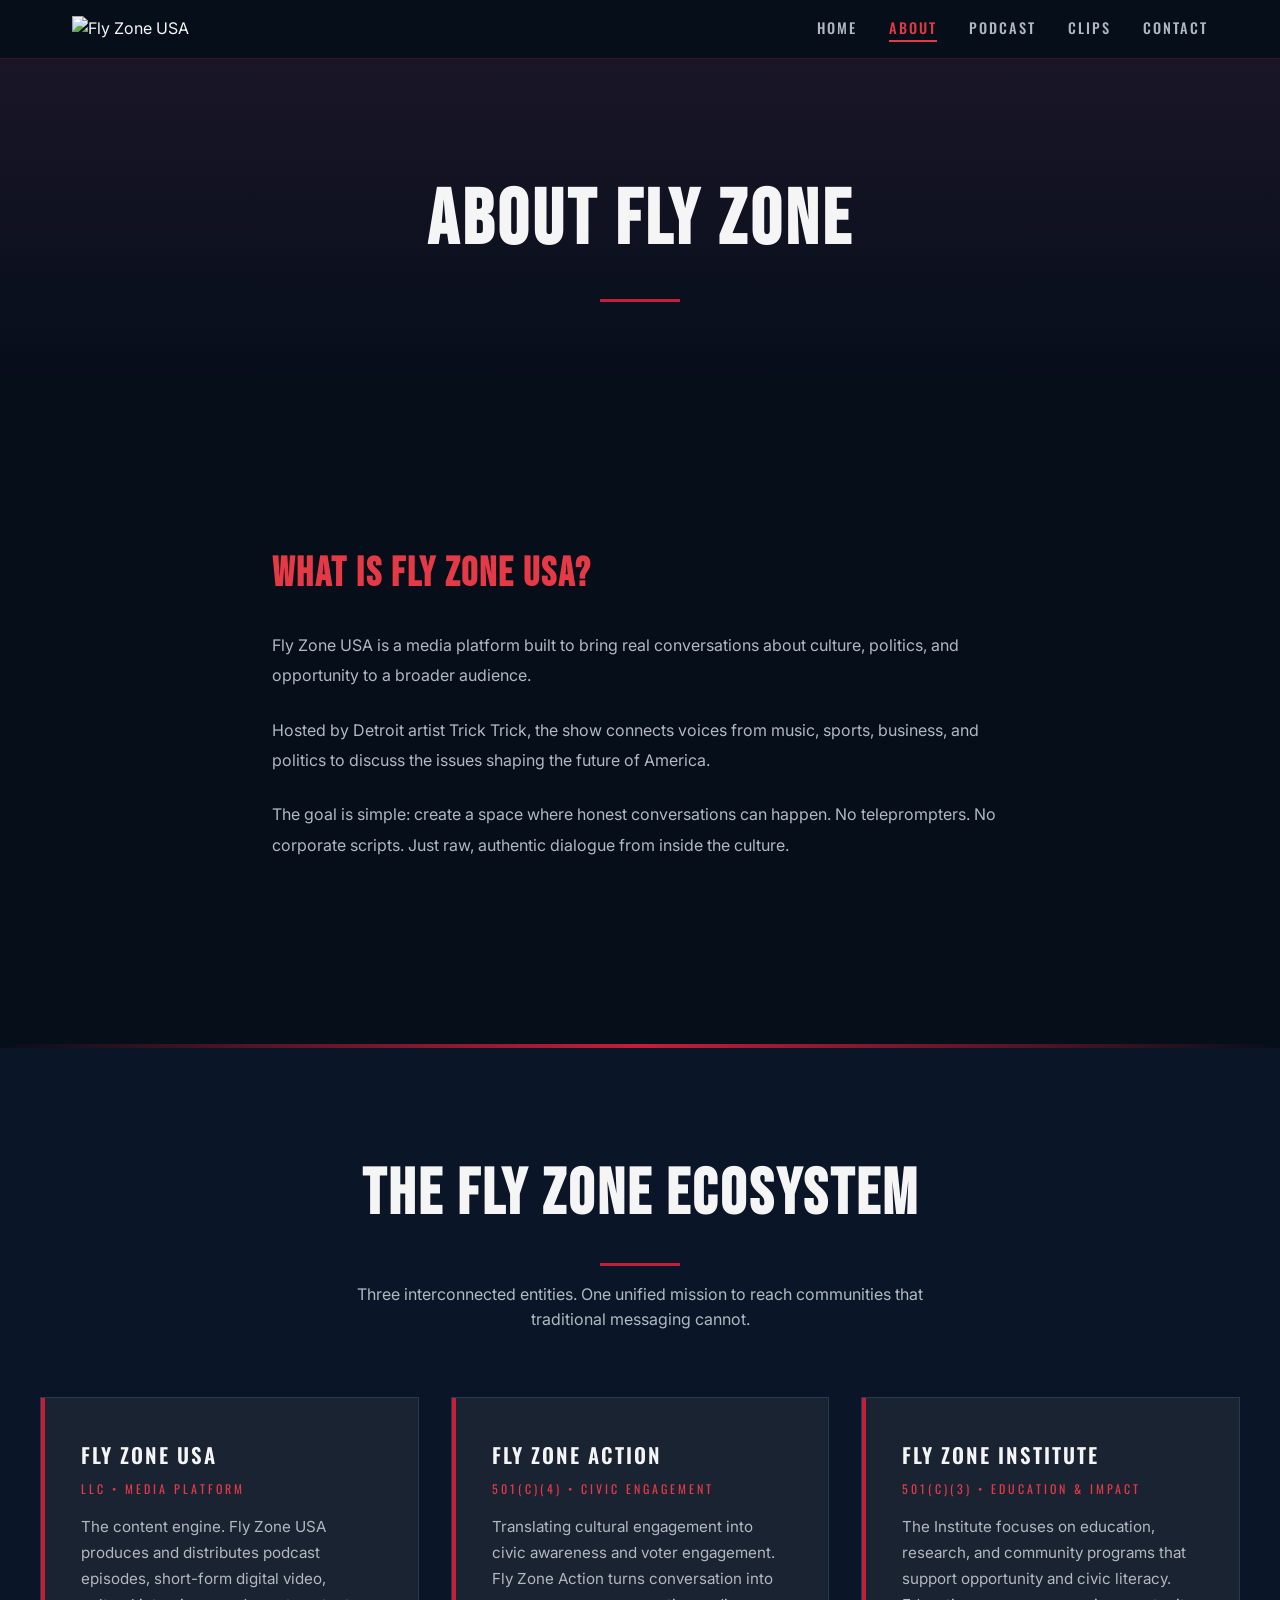
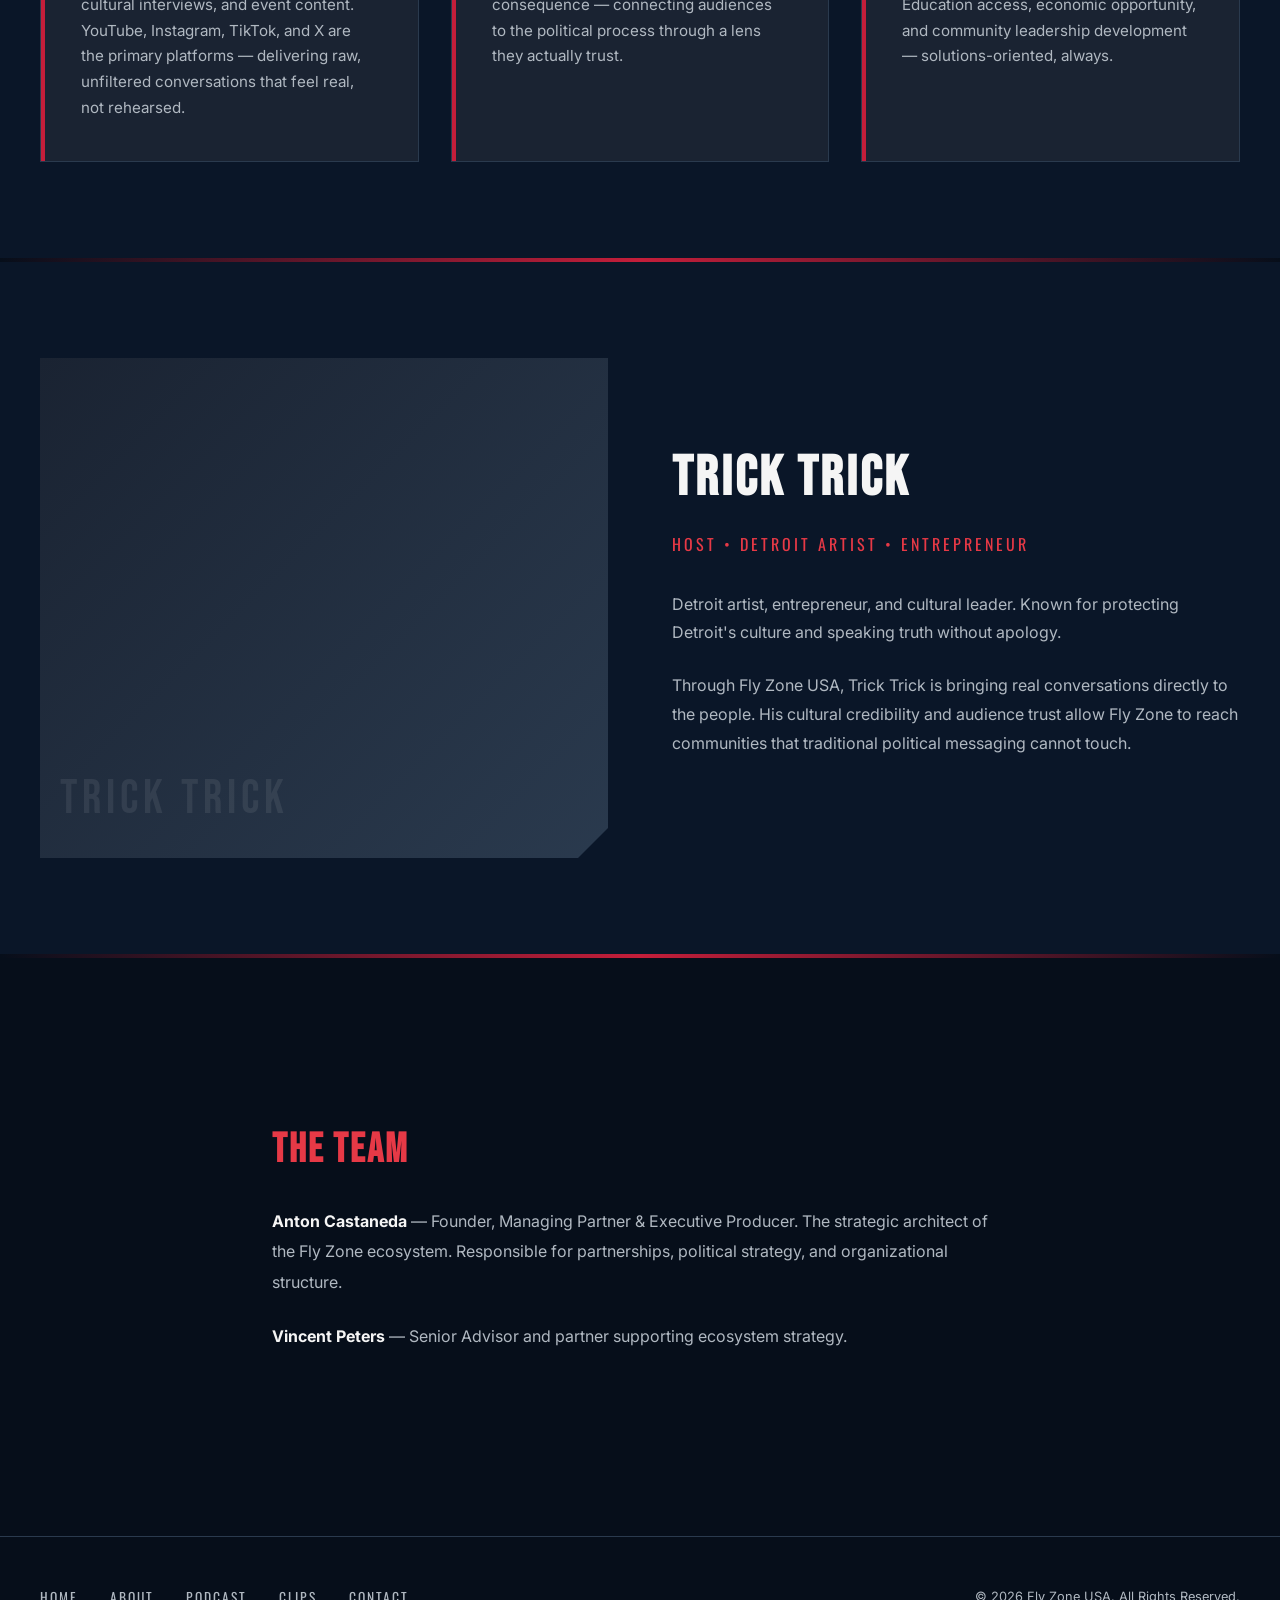
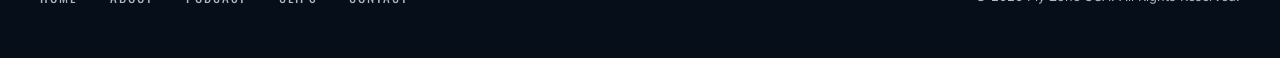
==== about.html @ f14e73ba "Add about.html page This file contains the HTML structure for the About page, including navigation, " ====
<!DOCTYPE html>
<html lang="en">
<head>
  <meta charset="UTF-8">
  <meta name="viewport" content="width=device-width, initial-scale=1.0">
  <title>About — Fly Zone USA</title>
  <meta name="description" content="Learn about the Fly Zone ecosystem: Fly Zone USA, Fly Zone Action, and Fly Zone Institute.">
  <link rel="stylesheet" href="styles.css">
  <link rel="icon" href="images/logo.png" type="image/png">
</head>
<body>

  <!-- NAVIGATION -->
  <nav class="nav">
    <div class="nav-inner">
      <a href="index.html" class="nav-logo">
        <img src="images/logo.png" alt="Fly Zone USA">
      </a>
      <ul class="nav-links" id="navLinks">
        <li><a href="index.html">Home</a></li>
        <li><a href="about.html" class="active">About</a></li>
        <li><a href="podcast.html">Podcast</a></li>
        <li><a href="clips.html">Clips</a></li>
        <li><a href="contact.html">Contact</a></li>
      </ul>
      <button class="nav-toggle" id="navToggle" aria-label="Toggle menu">
        <span></span><span></span><span></span>
      </button>
    </div>
  </nav>

  <!-- PAGE HEADER -->
  <div class="page-header">
    <h1>About Fly Zone</h1>
    <div class="line"></div>
  </div>

  <!-- MISSION -->
  <section style="background: var(--deep-navy);">
    <div class="content-block">
      <h2>What Is Fly Zone USA?</h2>
      <p>Fly Zone USA is a media platform built to bring real conversations about culture, politics, and opportunity to a broader audience.</p>
      <p>Hosted by Detroit artist Trick Trick, the show connects voices from music, sports, business, and politics to discuss the issues shaping the future of America.</p>
      <p>The goal is simple: create a space where honest conversations can happen. No teleprompters. No corporate scripts. Just raw, authentic dialogue from inside the culture.</p>
    </div>
  </section>

  <div class="divider"></div>

  <!-- THE ECOSYSTEM -->
  <section style="background: var(--navy);">
    <div class="section-inner">
      <div class="section-header">
        <h2>The Fly Zone Ecosystem</h2>
        <div class="line"></div>
        <p>Three interconnected entities. One unified mission to reach communities that traditional messaging cannot.</p>
      </div>

      <div class="ecosystem-grid">
        <div class="eco-card">
          <h3>Fly Zone USA</h3>
          <div class="card-type">LLC &bull; Media Platform</div>
          <p>The content engine. Fly Zone USA produces and distributes podcast episodes, short-form digital video, cultural interviews, and event content. YouTube, Instagram, TikTok, and X are the primary platforms — delivering raw, unfiltered conversations that feel real, not rehearsed.</p>
        </div>
        <div class="eco-card">
          <h3>Fly Zone Action</h3>
          <div class="card-type">501(c)(4) &bull; Civic Engagement</div>
          <p>Translating cultural engagement into civic awareness and voter engagement. Fly Zone Action turns conversation into consequence — connecting audiences to the political process through a lens they actually trust.</p>
        </div>
        <div class="eco-card">
          <h3>Fly Zone Institute</h3>
          <div class="card-type">501(c)(3) &bull; Education &amp; Impact</div>
          <p>The Institute focuses on education, research, and community programs that support opportunity and civic literacy. Education access, economic opportunity, and community leadership development — solutions-oriented, always.</p>
        </div>
      </div>
    </div>
  </section>

  <div class="divider"></div>

  <!-- THE HOST -->
  <section class="host-section">
    <div class="section-inner">
      <div class="host-grid">
        <div class="host-image"></div>
        <div class="host-info">
          <h2>Trick Trick</h2>
          <div class="host-title">Host &bull; Detroit Artist &bull; Entrepreneur</div>
          <p>Detroit artist, entrepreneur, and cultural leader. Known for protecting Detroit's culture and speaking truth without apology.</p>
          <p>Through Fly Zone USA, Trick Trick is bringing real conversations directly to the people. His cultural credibility and audience trust allow Fly Zone to reach communities that traditional political messaging cannot touch.</p>
        </div>
      </div>
    </div>
  </section>

  <div class="divider"></div>

  <!-- THE TEAM -->
  <section style="background: var(--deep-navy);">
    <div class="content-block">
      <h2>The Team</h2>
      <p><strong style="color:var(--white);">Anton Castaneda</strong> — Founder, Managing Partner &amp; Executive Producer. The strategic architect of the Fly Zone ecosystem. Responsible for partnerships, political strategy, and organizational structure.</p>
      <p><strong style="color:var(--white);">Vincent Peters</strong> — Senior Advisor and partner supporting ecosystem strategy.</p>
    </div>
  </section>

  <!-- FOOTER -->
  <footer class="footer">
    <div class="footer-inner">
      <ul class="footer-links">
        <li><a href="index.html">Home</a></li>
        <li><a href="about.html">About</a></li>
        <li><a href="podcast.html">Podcast</a></li>
        <li><a href="clips.html">Clips</a></li>
        <li><a href="contact.html">Contact</a></li>
      </ul>
      <div class="footer-copy">&copy; 2026 Fly Zone USA. All Rights Reserved.</div>
    </div>
  </footer>

  <script>
    document.getElementById('navToggle').addEventListener('click', function() {
      document.getElementById('navLinks').classList.toggle('open');
    });
  </script>

</body>
</html>
---- styles.css ----
@import url('https://fonts.googleapis.com/css2?family=Bebas+Neue&family=Oswald:wght@400;500;600;700&family=Inter:wght@300;400;500;600&display=swap');
*,*::before,*::after{margin:0;padding:0;box-sizing:border-box}
:root{--navy:#0a1628;--deep-navy:#060e1a;--red:#c41e3a;--bright-red:#e63946;--white:#f5f5f5;--silver:#b0b8c1;--dark-gray:#1a2332;--mid-gray:#2a3a4e}
html{scroll-behavior:smooth}
body{font-family:'Inter',sans-serif;background:var(--deep-navy);color:var(--white);line-height:1.6;overflow-x:hidden}
a{color:inherit;text-decoration:none}
img{max-width:100%;height:auto}
.nav{position:fixed;top:0;left:0;width:100%;z-index:999;background:rgba(6,14,26,0.95);backdrop-filter:blur(10px);border-bottom:1px solid rgba(196,30,58,0.3)}
.nav-inner{max-width:1200px;margin:0 auto;padding:1rem 2rem;display:flex;justify-content:space-between;align-items:center}
.nav-logo img{height:50px}
.nav-links{display:flex;gap:2rem;list-style:none}
.nav-links a{font-family:'Oswald',sans-serif;font-size:0.9rem;font-weight:500;text-transform:uppercase;letter-spacing:2px;color:var(--silver);transition:color 0.3s;position:relative}
.nav-links a:hover,.nav-links a.active{color:var(--bright-red)}
.nav-links a::after{content:'';position:absolute;bottom:-4px;left:0;width:0;height:2px;background:var(--bright-red);transition:width 0.3s}
.nav-links a:hover::after,.nav-links a.active::after{width:100%}
.nav-toggle{display:none;flex-direction:column;gap:5px;cursor:pointer;background:none;border:none;padding:5px}
.nav-toggle span{display:block;width:28px;height:2px;background:var(--white);transition:all 0.3s}
.hero{min-height:100vh;display:flex;align-items:center;justify-content:center;text-align:center;position:relative;overflow:hidden;background:linear-gradient(135deg,rgba(6,14,26,0.97) 0%,rgba(10,22,40,0.92) 50%,rgba(196,30,58,0.15) 100%),var(--deep-navy)}
.hero::before{content:'';position:absolute;top:-50%;right:-20%;width:800px;height:800px;background:radial-gradient(circle,rgba(196,30,58,0.08) 0%,transparent 70%);pointer-events:none}
.hero::after{content:'';position:absolute;bottom:0;left:0;width:100%;height:200px;background:linear-gradient(to top,var(--deep-navy),transparent);pointer-events:none}
.hero-content{position:relative;z-index:2;max-width:900px;padding:2rem}
.hero-logo{width:280px;margin:0 auto 2rem;filter:drop-shadow(0 0 40px rgba(196,30,58,0.3));animation:logoGlow 3s ease-in-out infinite alternate}
@keyframes logoGlow{from{filter:drop-shadow(0 0 20px rgba(196,30,58,0.2))}to{filter:drop-shadow(0 0 50px rgba(196,30,58,0.4))}}
.hero h1{font-family:'Bebas Neue',sans-serif;font-size:clamp(3rem,8vw,6rem);line-height:0.95;letter-spacing:4px;margin-bottom:1rem;background:linear-gradient(180deg,var(--white) 0%,var(--silver) 100%);-webkit-background-clip:text;-webkit-text-fill-color:transparent;background-clip:text}
.hero h1 .accent{-webkit-text-fill-color:var(--bright-red);display:block;font-size:1.2em}
.hero-sub{font-family:'Oswald',sans-serif;font-size:1.1rem;color:var(--silver);letter-spacing:3px;text-transform:uppercase;margin-bottom:2.5rem}
.hero-buttons{display:flex;gap:1.5rem;justify-content:center;flex-wrap:wrap}
.btn{font-family:'Oswald',sans-serif;font-size:1rem;font-weight:600;text-transform:uppercase;letter-spacing:2px;padding:1rem 2.5rem;border:none;cursor:pointer;transition:all 0.3s;position:relative;overflow:hidden}
.btn-primary{background:var(--red);color:var(--white);clip-path:polygon(0 0,calc(100% - 12px) 0,100% 100%,12px 100%)}
.btn-primary:hover{background:var(--bright-red);transform:translateY(-2px);box-shadow:0 8px 30px rgba(196,30,58,0.4)}
.btn-outline{background:transparent;color:var(--white);border:2px solid var(--silver);clip-path:polygon(0 0,calc(100% - 12px) 0,100% 100%,12px 100%)}
.btn-outline:hover{border-color:var(--bright-red);color:var(--bright-red);transform:translateY(-2px)}
section{padding:6rem 2rem;position:relative}
.section-inner{max-width:1200px;margin:0 auto}
.section-header{text-align:center;margin-bottom:4rem}
.section-header h2{font-family:'Bebas Neue',sans-serif;font-size:clamp(2.5rem,5vw,4rem);letter-spacing:3px;margin-bottom:0.5rem}
.section-header .line{width:80px;height:3px;background:var(--red);margin:1rem auto}
.section-header p{color:var(--silver);max-width:600px;margin:0 auto}
.divider{width:100%;height:4px;background:linear-gradient(90deg,transparent,var(--red),transparent)}
.about-preview{background:var(--navy)}
.about-grid{display:grid;grid-template-columns:1fr 1fr;gap:4rem;align-items:center}
.about-text h3{font-family:'Bebas Neue',sans-serif;font-size:2rem;letter-spacing:2px;margin-bottom:1.5rem;color:var(--bright-red)}
.about-text p{color:var(--silver);margin-bottom:1.5rem;line-height:1.8}
.about-stats{display:grid;grid-template-columns:repeat(2,1fr);gap:1.5rem}
.stat-box{background:var(--dark-gray);border:1px solid var(--mid-gray);padding:1.5rem;text-align:center;clip-path:polygon(0 0,calc(100% - 8px) 0,100% 8px,100% 100%,8px 100%,0 calc(100% - 8px))}
.stat-box .number{font-family:'Bebas Neue',sans-serif;font-size:2.5rem;color:var(--bright-red)}
.stat-box .label{font-family:'Oswald',sans-serif;font-size:0.8rem;text-transform:uppercase;letter-spacing:2px;color:var(--silver)}
.latest-episodes{background:var(--deep-navy)}
.episodes-grid{display:grid;grid-template-columns:repeat(auto-fit,minmax(340px,1fr));gap:2rem}
.episode-card{background:var(--dark-gray);border:1px solid var(--mid-gray);overflow:hidden;transition:all 0.3s;position:relative}
.episode-card:hover{transform:translateY(-4px);border-color:var(--red);box-shadow:0 12px 40px rgba(0,0,0,0.5)}
.episode-thumb{width:100%;height:200px;background:var(--mid-gray);display:flex;align-items:center;justify-content:center;position:relative;overflow:hidden}
.episode-thumb .play-icon{width:60px;height:60px;border-radius:50%;background:var(--red);display:flex;align-items:center;justify-content:center;font-size:1.5rem;transition:transform 0.3s}
.episode-card:hover .play-icon{transform:scale(1.1)}
.episode-info{padding:1.5rem}
.episode-info .ep-number{font-family:'Oswald',sans-serif;font-size:0.75rem;text-transform:uppercase;letter-spacing:3px;color:var(--bright-red);margin-bottom:0.5rem}
.episode-info h3{font-family:'Oswald',sans-serif;font-size:1.3rem;font-weight:600;margin-bottom:0.5rem}
.episode-info p{font-size:0.9rem;color:var(--silver)}
.host-section{background:var(--navy);overflow:hidden}
.host-grid{display:grid;grid-template-columns:1fr 1fr;gap:4rem;align-items:center}
.host-image{width:100%;height:500px;background:linear-gradient(135deg,var(--dark-gray),var(--mid-gray));position:relative;overflow:hidden;clip-path:polygon(0 0,100% 0,100% calc(100% - 30px),calc(100% - 30px) 100%,0 100%)}
.host-image::after{content:'TRICK TRICK';position:absolute;bottom:20px;left:20px;font-family:'Bebas Neue',sans-serif;font-size:3rem;color:rgba(255,255,255,0.08);letter-spacing:5px}
.host-info h2{font-family:'Bebas Neue',sans-serif;font-size:3.5rem;letter-spacing:3px;margin-bottom:0.5rem}
.host-info .host-title{font-family:'Oswald',sans-serif;font-size:1rem;text-transform:uppercase;letter-spacing:3px;color:var(--bright-red);margin-bottom:2rem}
.host-info p{color:var(--silver);line-height:1.8;margin-bottom:1.5rem}
.join-section{background:linear-gradient(135deg,var(--deep-navy) 0%,rgba(196,30,58,0.1) 100%);text-align:center}
.join-section h2{font-family:'Bebas Neue',sans-serif;font-size:3.5rem;letter-spacing:3px;margin-bottom:1rem}
.join-section p{color:var(--silver);margin-bottom:2rem;max-width:500px;margin-left:auto;margin-right:auto}
.email-form{display:flex;gap:0;max-width:500px;margin:0 auto}
.email-form input{flex:1;padding:1rem 1.5rem;background:var(--dark-gray);border:2px solid var(--mid-gray);color:var(--white);font-family:'Inter',sans-serif;font-size:1rem;outline:none;transition:border-color 0.3s}
.email-form input:focus{border-color:var(--red)}
.email-form input::placeholder{color:var(--silver)}
.email-form button{padding:1rem 2rem;background:var(--red);color:var(--white);font-family:'Oswald',sans-serif;font-weight:600;text-transform:uppercase;letter-spacing:2px;border:none;cursor:pointer;transition:background 0.3s}
.email-form button:hover{background:var(--bright-red)}
.socials{display:flex;gap:1.5rem;justify-content:center;padding:3rem 0}
.social-icon{width:48px;height:48px;border:2px solid var(--mid-gray);display:flex;align-items:center;justify-content:center;transition:all 0.3s;font-size:1.2rem}
.social-icon:hover{border-color:var(--bright-red);color:var(--bright-red);transform:translateY(-3px)}
.footer{background:var(--deep-navy);border-top:1px solid var(--mid-gray);padding:3rem 2rem}
.footer-inner{max-width:1200px;margin:0 auto;display:flex;justify-content:space-between;align-items:center;flex-wrap:wrap;gap:2rem}
.footer-links{display:flex;gap:2rem;list-style:none}
.footer-links a{font-family:'Oswald',sans-serif;font-size:0.85rem;text-transform:uppercase;letter-spacing:2px;color:var(--silver);transition:color 0.3s}
.footer-links a:hover{color:var(--bright-red)}
.footer-copy{font-size:0.8rem;color:var(--silver)}
.page-header{padding:10rem 2rem 4rem;text-align:center;background:linear-gradient(180deg,rgba(196,30,58,0.1) 0%,var(--deep-navy) 100%),var(--navy)}
.page-header h1{font-family:'Bebas Neue',sans-serif;font-size:clamp(3rem,6vw,5rem);letter-spacing:4px}
.page-header .line{width:80px;height:3px;background:var(--red);margin:1rem auto}
.content-block{max-width:800px;margin:0 auto;padding:4rem 2rem}
.content-block h2{font-family:'Bebas Neue',sans-serif;font-size:2.5rem;letter-spacing:2px;margin-bottom:1.5rem;color:var(--bright-red)}
.content-block p{color:var(--silver);line-height:1.9;margin-bottom:1.5rem}
.ecosystem-grid{display:grid;grid-template-columns:repeat(auto-fit,minmax(300px,1fr));gap:2rem;margin-top:3rem}
.eco-card{background:var(--dark-gray);border:1px solid var(--mid-gray);padding:2.5rem;position:relative;overflow:hidden;transition:all 0.3s}
.eco-card:hover{border-color:var(--red)}
.eco-card::before{content:'';position:absolute;top:0;left:0;width:4px;height:100%;background:var(--red)}
.eco-card h3{font-family:'Oswald',sans-serif;font-size:1.3rem;font-weight:600;text-transform:uppercase;letter-spacing:2px;margin-bottom:0.5rem}
.eco-card .card-type{font-family:'Oswald',sans-serif;font-size:0.75rem;text-transform:uppercase;letter-spacing:3px;color:var(--bright-red);margin-bottom:1rem}
.eco-card p{color:var(--silver);font-size:0.95rem;line-height:1.7}
.podcast-list{max-width:900px;margin:0 auto}
.podcast-episode{display:grid;grid-template-columns:200px 1fr;gap:2rem;padding:2rem 0;border-bottom:1px solid var(--mid-gray);align-items:center;transition:all 0.3s}
.podcast-episode:hover{background:rgba(255,255,255,0.02);padding-left:1rem}
.podcast-thumb{width:200px;height:120px;background:var(--dark-gray);display:flex;align-items:center;justify-content:center;font-family:'Bebas Neue',sans-serif;font-size:2rem;color:var(--mid-gray)}
.podcast-details .ep-tag{font-family:'Oswald',sans-serif;font-size:0.7rem;text-transform:uppercase;letter-spacing:3px;color:var(--bright-red)}
.podcast-details h3{font-family:'Oswald',sans-serif;font-size:1.4rem;font-weight:600;margin:0.3rem 0}
.podcast-details p{color:var(--silver);font-size:0.9rem;margin-bottom:1rem}
.watch-btn{display:inline-block;font-family:'Oswald',sans-serif;font-size:0.8rem;text-transform:uppercase;letter-spacing:2px;color:var(--bright-red);border:1px solid var(--bright-red);padding:0.5rem 1.5rem;transition:all 0.3s}
.watch-btn:hover{background:var(--bright-red);color:var(--white)}
.clips-grid{display:grid;grid-template-columns:repeat(auto-fit,minmax(300px,1fr));gap:1.5rem}
.clip-card{background:var(--dark-gray);border:1px solid var(--mid-gray);overflow:hidden;transition:all 0.3s}
.clip-card:hover{border-color:var(--red);transform:translateY(-4px)}
.clip-thumb{height:180px;background:var(--mid-gray);display:flex;align-items:center;justify-content:center;position:relative}
.clip-thumb .play-icon{width:50px;height:50px;border-radius:50%;background:rgba(196,30,58,0.9);display:flex;align-items:center;justify-content:center}
.clip-category{position:absolute;top:10px;left:10px;font-family:'Oswald',sans-serif;font-size:0.65rem;text-transform:uppercase;letter-spacing:2px;background:var(--red);padding:0.3rem 0.8rem;color:var(--white)}
.clip-info{padding:1.2rem}
.clip-info h3{font-family:'Oswald',sans-serif;font-size:1.1rem;margin-bottom:0.3rem}
.clip-info .clip-date{font-size:0.8rem;color:var(--silver)}
.contact-grid{display:grid;grid-template-columns:1fr 1fr;gap:4rem;max-width:1000px;margin:0 auto}
.contact-form input,.contact-form textarea{width:100%;padding:1rem;background:var(--dark-gray);border:2px solid var(--mid-gray);color:var(--white);font-family:'Inter',sans-serif;font-size:1rem;margin-bottom:1rem;outline:none;transition:border-color 0.3s}
.contact-form input:focus,.contact-form textarea:focus{border-color:var(--red)}
.contact-form textarea{height:180px;resize:vertical}
.contact-form input::placeholder,.contact-form textarea::placeholder{color:var(--silver)}
.contact-info h3{font-family:'Bebas Neue',sans-serif;font-size:2rem;letter-spacing:2px;margin-bottom:2rem;color:var(--bright-red)}
.contact-item{padding:1.5rem 0;border-bottom:1px solid var(--mid-gray)}
.contact-item h4{font-family:'Oswald',sans-serif;font-size:0.85rem;text-transform:uppercase;letter-spacing:2px;color:var(--bright-red);margin-bottom:0.3rem}
.contact-item p{color:var(--silver)}
.filter-tabs{display:flex;gap:1rem;justify-content:center;margin-bottom:3rem;flex-wrap:wrap}
.filter-tab{font-family:'Oswald',sans-serif;font-size:0.85rem;text-transform:uppercase;letter-spacing:2px;padding:0.6rem 1.5rem;border:1px solid var(--mid-gray);background:transparent;color:var(--silver);cursor:pointer;transition:all 0.3s}
.filter-tab:hover,.filter-tab.active{border-color:var(--red);color:var(--white);background:rgba(196,30,58,0.15)}
@media(max-width:768px){.nav-links{display:none;position:absolute;top:100%;left:0;width:100%;flex-direction:column;background:rgba(6,14,26,0.98);padding:2rem;gap:1.5rem;border-bottom:2px solid var(--red)}.nav-links.open{display:flex}.nav-toggle{display:flex}.about-grid,.host-grid,.contact-grid{grid-template-columns:1fr}.podcast-episode{grid-template-columns:1fr}.podcast-thumb{width:100%}.hero-logo{width:200px}.hero-buttons{flex-direction:column;align-items:center}.footer-inner{flex-direction:column;text-align:center}.footer-links{flex-wrap:wrap;justify-content:center}.email-form{flex-direction:column}}
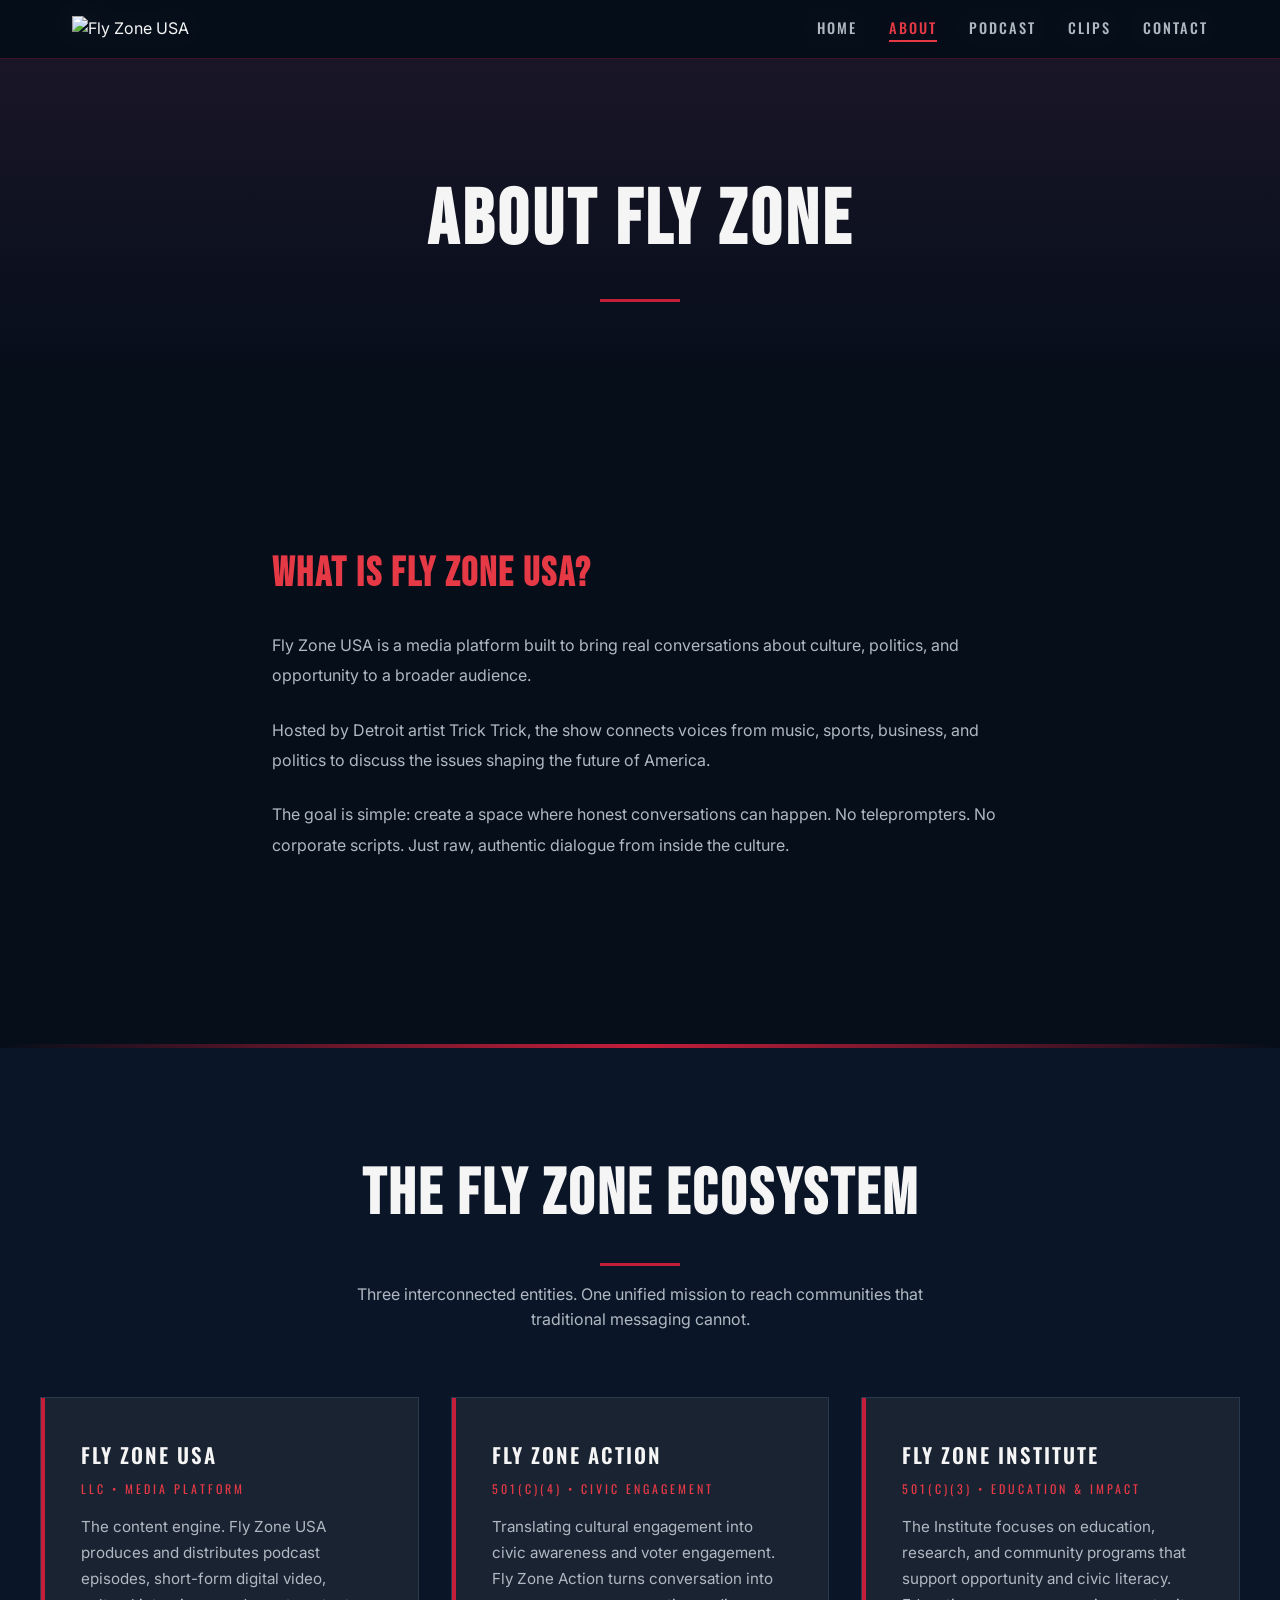
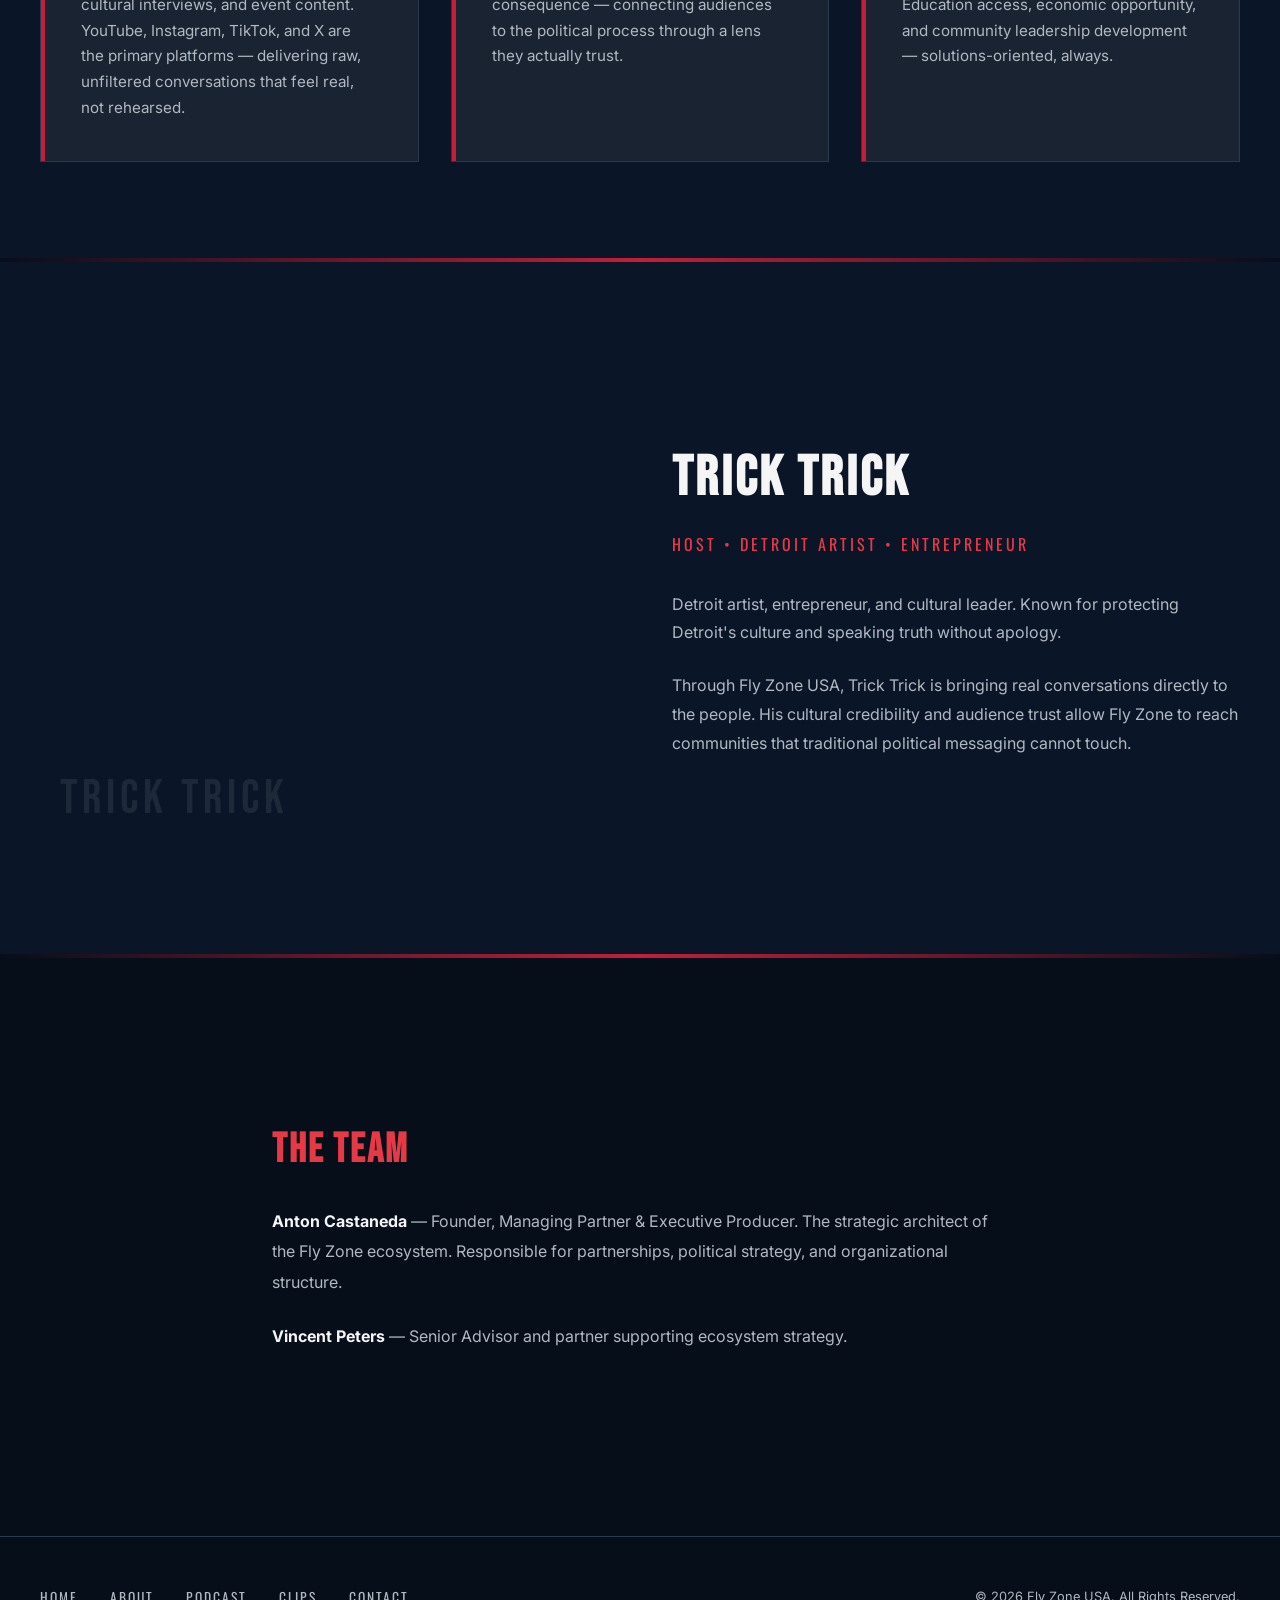
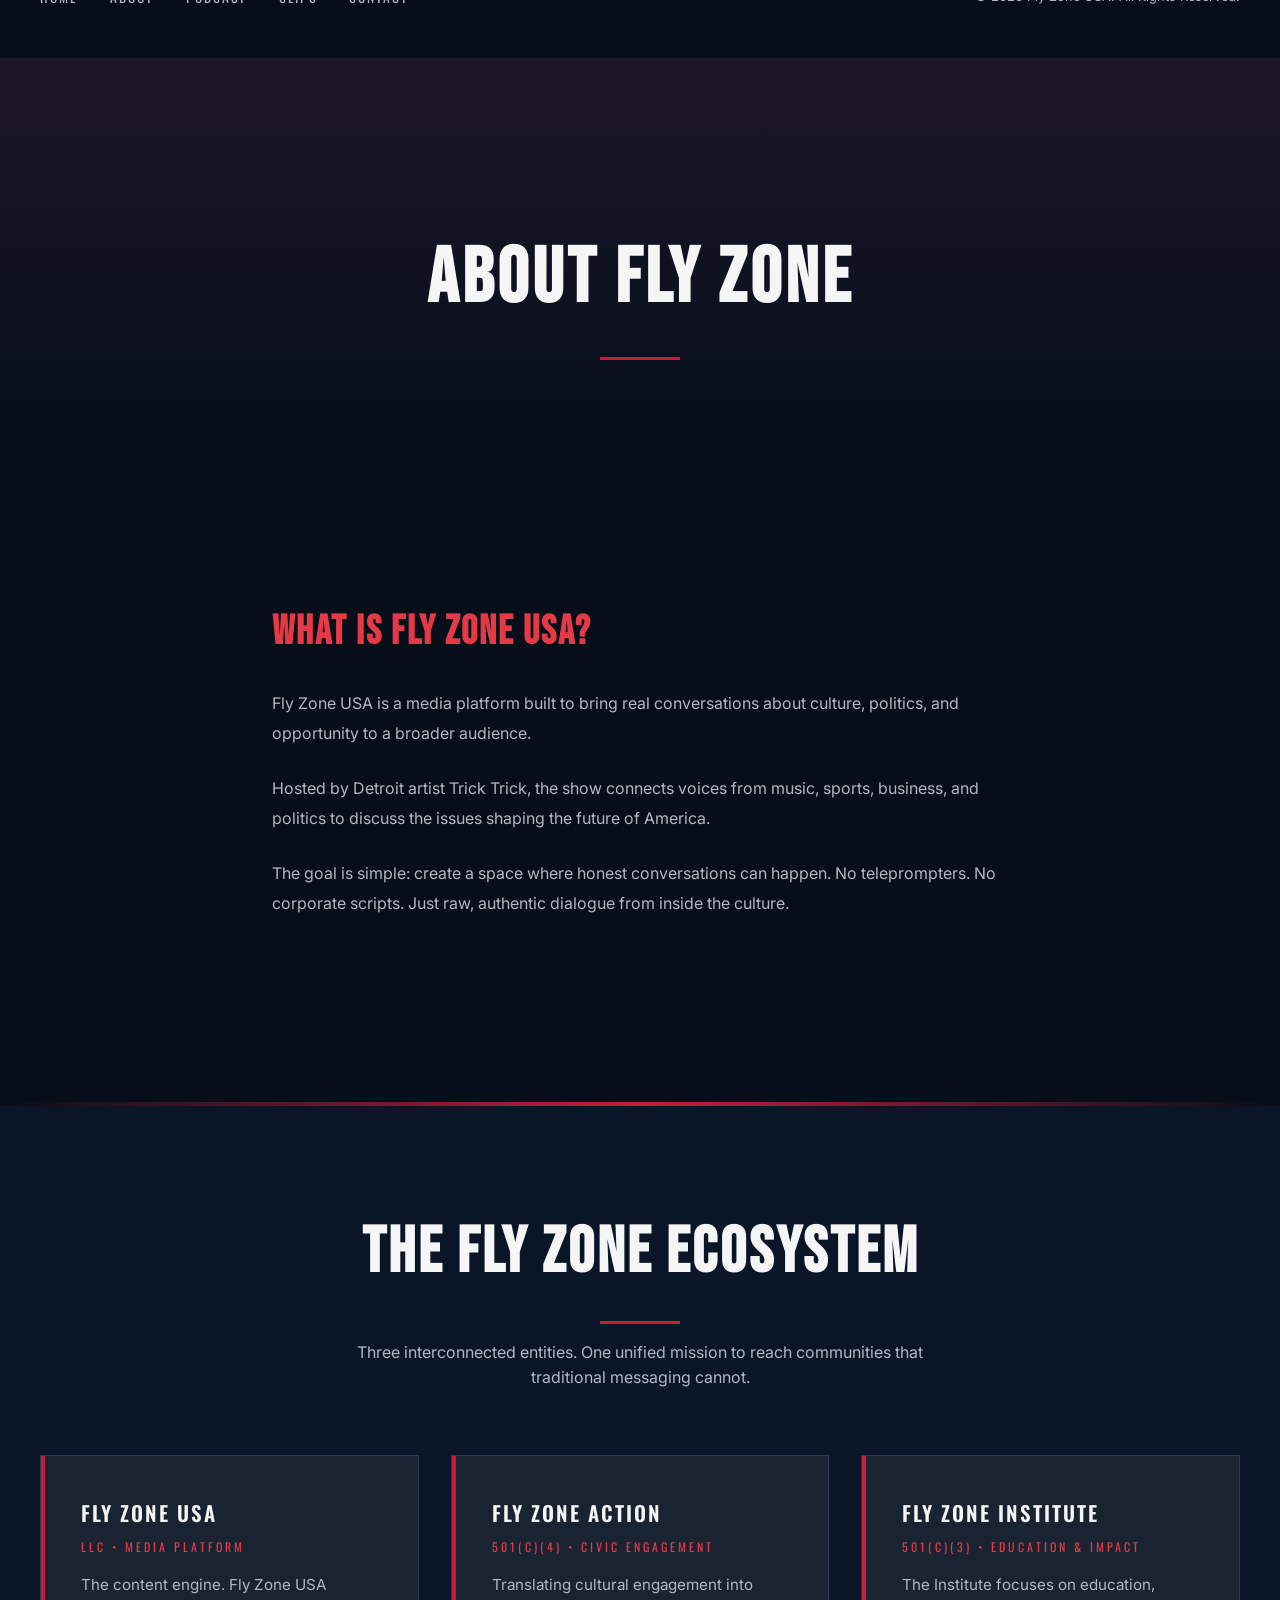
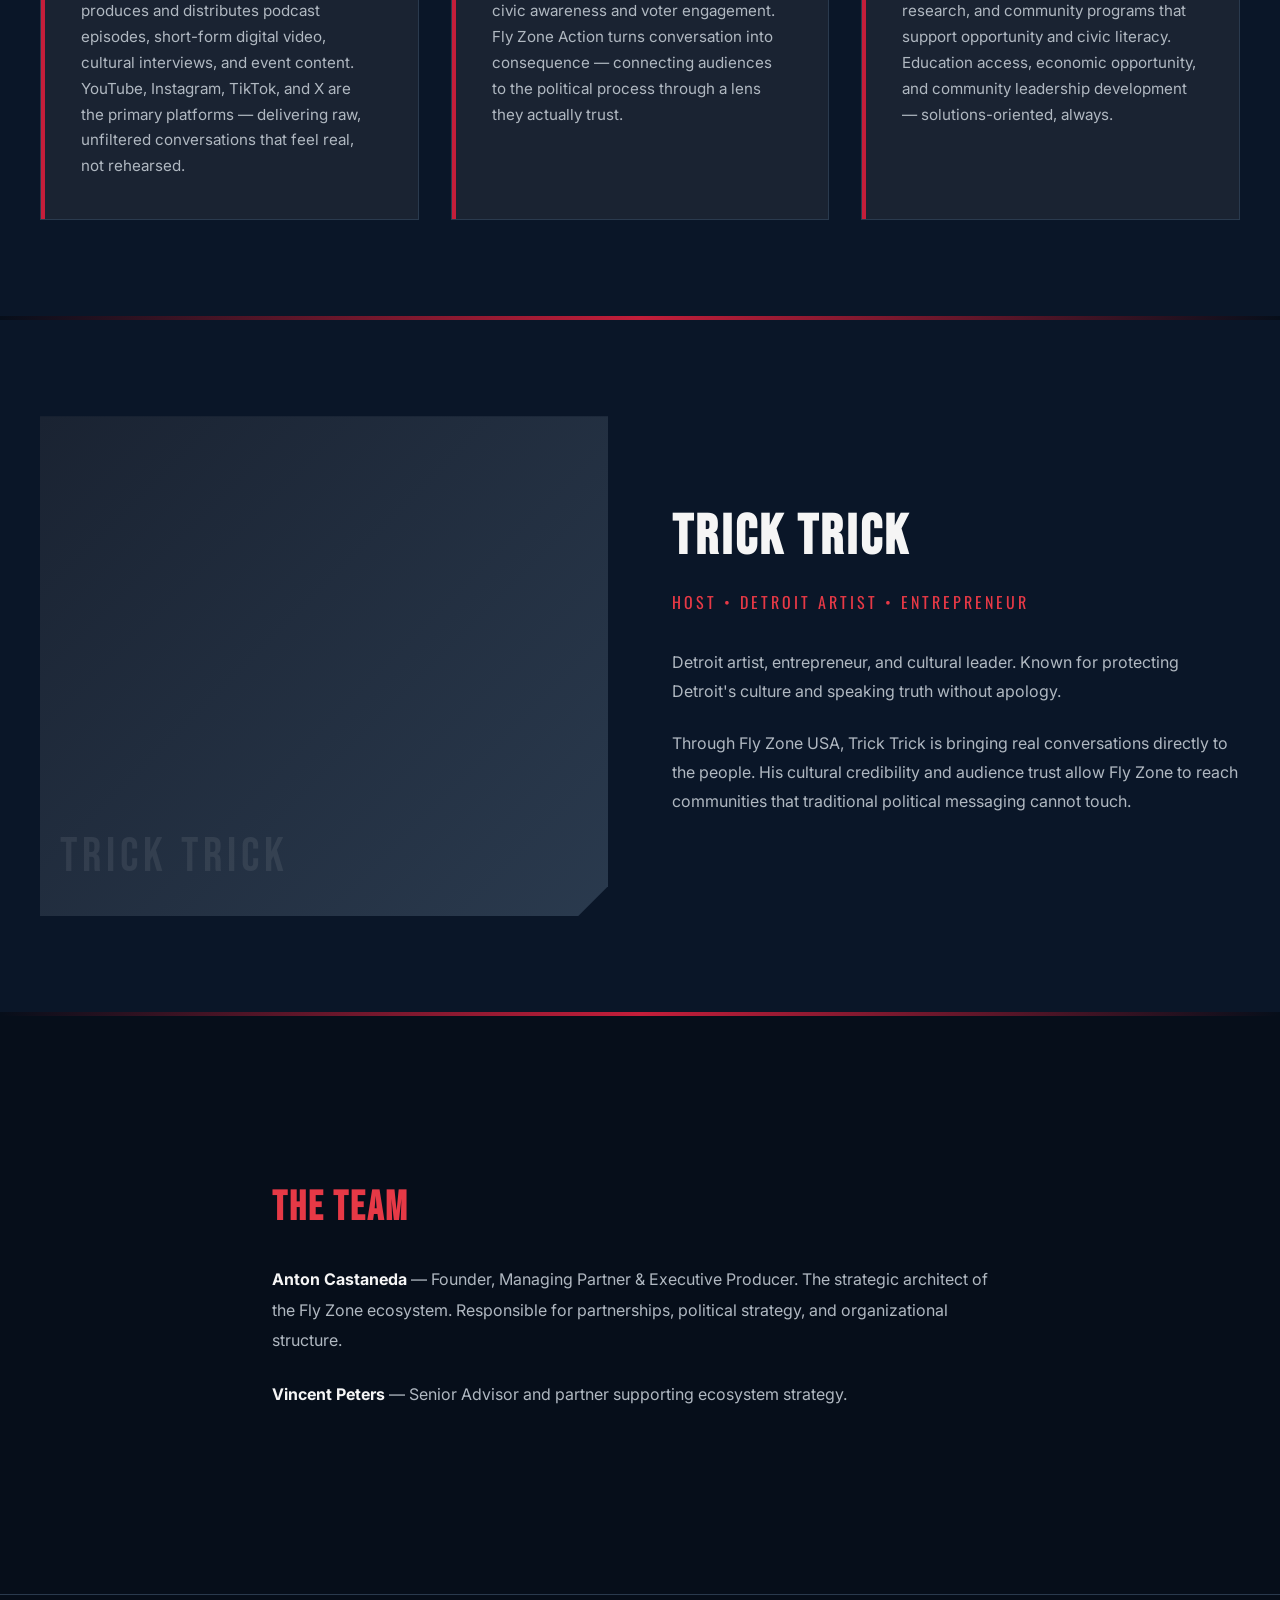
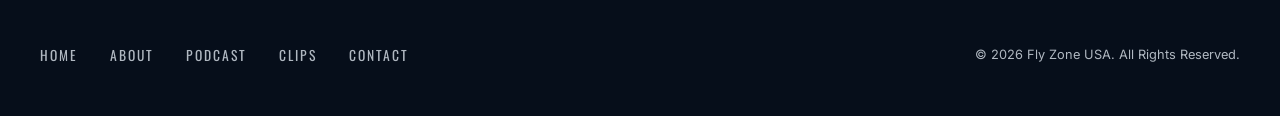
==== commit 467283b6: "Enhance about.html with host and team sections Added sections for host and team information, includi" ====
--- a/about.html
+++ b/about.html
@@ -82,6 +82,133 @@
   <section class="host-section">
     <div class="section-inner">
       <div class="host-grid">
+        <div class="host-image" style="background-image: url('images/trick-trick-main.jpg');"></div>
+        <div class="host-info">
+          <h2>Trick Trick</h2>
+          <div class="host-title">Host &bull; Detroit Artist &bull; Entrepreneur</div>
+          <p>Detroit artist, entrepreneur, and cultural leader. Known for protecting Detroit's culture and speaking truth without apology.</p>
+          <p>Through Fly Zone USA, Trick Trick is bringing real conversations directly to the people. His cultural credibility and audience trust allow Fly Zone to reach communities that traditional political messaging cannot touch.</p>
+        </div>
+      </div>
+    </div>
+  </section>
+
+  <div class="divider"></div>
+
+  <!-- THE TEAM -->
+  <section style="background: var(--deep-navy);">
+    <div class="content-block">
+      <h2>The Team</h2>
+      <p><strong style="color:var(--white);">Anton Castaneda</strong> — Founder, Managing Partner &amp; Executive Producer. The strategic architect of the Fly Zone ecosystem. Responsible for partnerships, political strategy, and organizational structure.</p>
+      <p><strong style="color:var(--white);">Vincent Peters</strong> — Senior Advisor and partner supporting ecosystem strategy.</p>
+    </div>
+  </section>
+
+  <!-- FOOTER -->
+  <footer class="footer">
+    <div class="footer-inner">
+      <ul class="footer-links">
+        <li><a href="index.html">Home</a></li>
+        <li><a href="about.html">About</a></li>
+        <li><a href="podcast.html">Podcast</a></li>
+        <li><a href="clips.html">Clips</a></li>
+        <li><a href="contact.html">Contact</a></li>
+      </ul>
+      <div class="footer-copy">&copy; 2026 Fly Zone USA. All Rights Reserved.</div>
+    </div>
+  </footer>
+
+  <script>
+    document.getElementById('navToggle').addEventListener('click', function() {
+      document.getElementById('navLinks').classList.toggle('open');
+    });
+  </script>
+
+</body>
+</html><!DOCTYPE html>
+<html lang="en">
+<head>
+  <meta charset="UTF-8">
+  <meta name="viewport" content="width=device-width, initial-scale=1.0">
+  <title>About — Fly Zone USA</title>
+  <meta name="description" content="Learn about the Fly Zone ecosystem: Fly Zone USA, Fly Zone Action, and Fly Zone Institute.">
+  <link rel="stylesheet" href="styles.css">
+  <link rel="icon" href="images/logo.png" type="image/png">
+</head>
+<body>
+
+  <!-- NAVIGATION -->
+  <nav class="nav">
+    <div class="nav-inner">
+      <a href="index.html" class="nav-logo">
+        <img src="images/logo.png" alt="Fly Zone USA">
+      </a>
+      <ul class="nav-links" id="navLinks">
+        <li><a href="index.html">Home</a></li>
+        <li><a href="about.html" class="active">About</a></li>
+        <li><a href="podcast.html">Podcast</a></li>
+        <li><a href="clips.html">Clips</a></li>
+        <li><a href="contact.html">Contact</a></li>
+      </ul>
+      <button class="nav-toggle" id="navToggle" aria-label="Toggle menu">
+        <span></span><span></span><span></span>
+      </button>
+    </div>
+  </nav>
+
+  <!-- PAGE HEADER -->
+  <div class="page-header">
+    <h1>About Fly Zone</h1>
+    <div class="line"></div>
+  </div>
+
+  <!-- MISSION -->
+  <section style="background: var(--deep-navy);">
+    <div class="content-block">
+      <h2>What Is Fly Zone USA?</h2>
+      <p>Fly Zone USA is a media platform built to bring real conversations about culture, politics, and opportunity to a broader audience.</p>
+      <p>Hosted by Detroit artist Trick Trick, the show connects voices from music, sports, business, and politics to discuss the issues shaping the future of America.</p>
+      <p>The goal is simple: create a space where honest conversations can happen. No teleprompters. No corporate scripts. Just raw, authentic dialogue from inside the culture.</p>
+    </div>
+  </section>
+
+  <div class="divider"></div>
+
+  <!-- THE ECOSYSTEM -->
+  <section style="background: var(--navy);">
+    <div class="section-inner">
+      <div class="section-header">
+        <h2>The Fly Zone Ecosystem</h2>
+        <div class="line"></div>
+        <p>Three interconnected entities. One unified mission to reach communities that traditional messaging cannot.</p>
+      </div>
+
+      <div class="ecosystem-grid">
+        <div class="eco-card">
+          <h3>Fly Zone USA</h3>
+          <div class="card-type">LLC &bull; Media Platform</div>
+          <p>The content engine. Fly Zone USA produces and distributes podcast episodes, short-form digital video, cultural interviews, and event content. YouTube, Instagram, TikTok, and X are the primary platforms — delivering raw, unfiltered conversations that feel real, not rehearsed.</p>
+        </div>
+        <div class="eco-card">
+          <h3>Fly Zone Action</h3>
+          <div class="card-type">501(c)(4) &bull; Civic Engagement</div>
+          <p>Translating cultural engagement into civic awareness and voter engagement. Fly Zone Action turns conversation into consequence — connecting audiences to the political process through a lens they actually trust.</p>
+        </div>
+        <div class="eco-card">
+          <h3>Fly Zone Institute</h3>
+          <div class="card-type">501(c)(3) &bull; Education &amp; Impact</div>
+          <p>The Institute focuses on education, research, and community programs that support opportunity and civic literacy. Education access, economic opportunity, and community leadership development — solutions-oriented, always.</p>
+        </div>
+      </div>
+    </div>
+  </section>
+
+  <div class="divider"></div>
+
+  <!-- THE HOST -->
+  <section class="host-section">
+    <div class="section-inner">
+      <div class="host-grid">
         <div class="host-image"></div>
         <div class="host-info">
           <h2>Trick Trick</h2>
